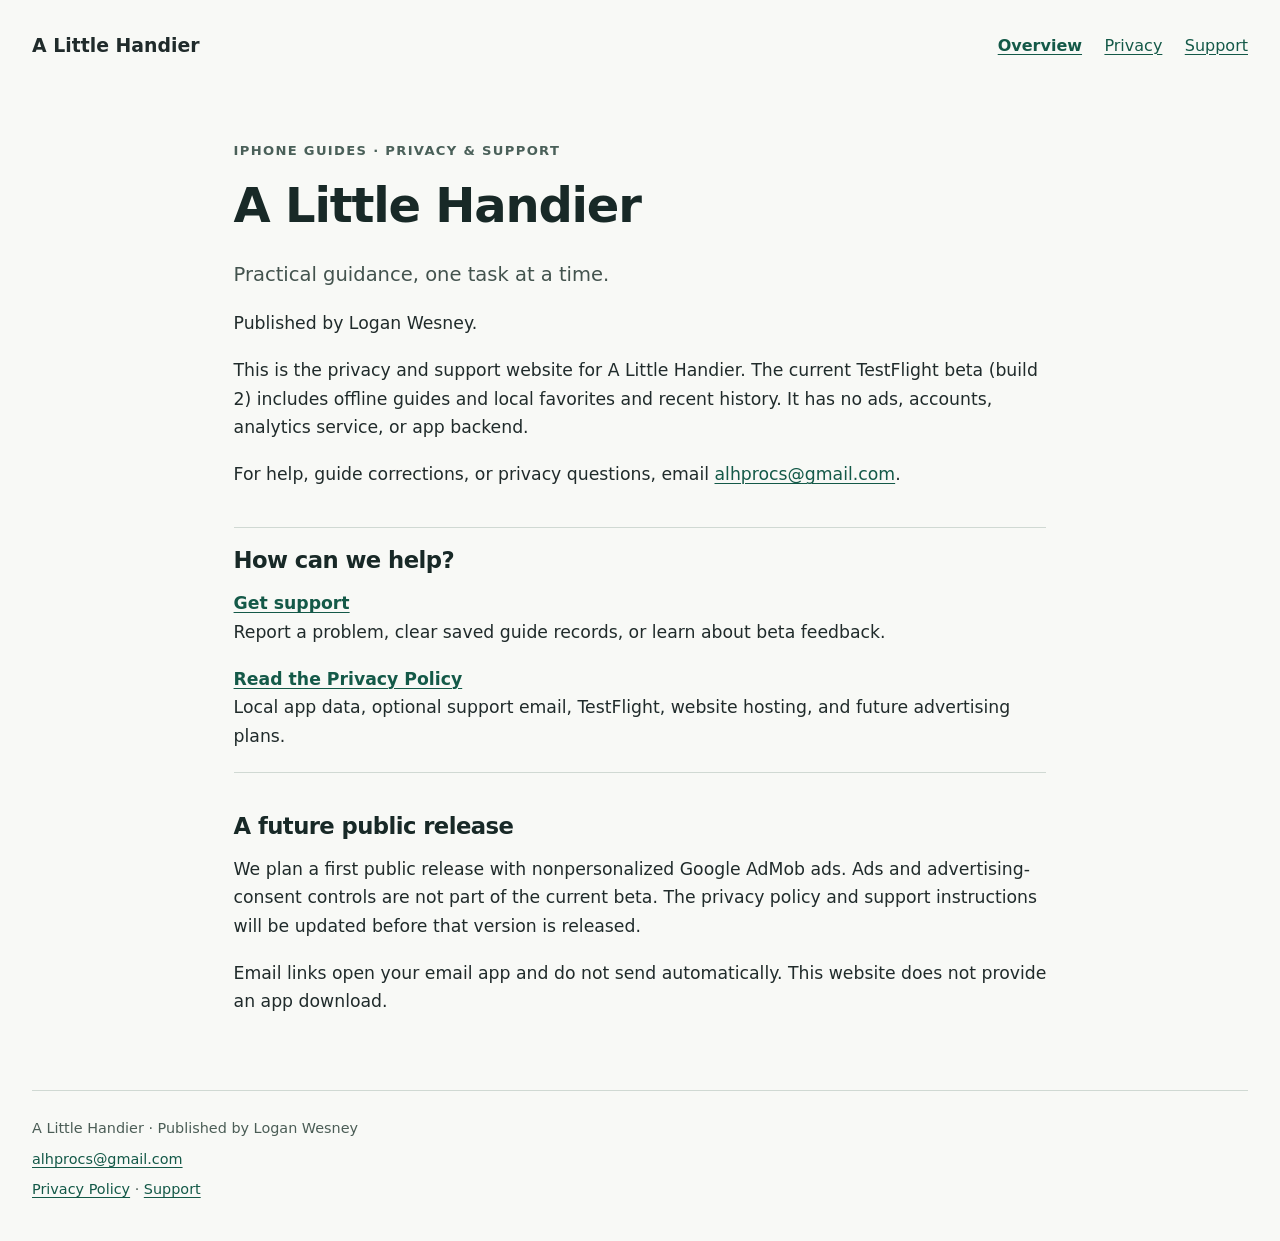
==== index.html @ 5ab77dfb "Publish A Little Handier support and privacy pages" ====
<!doctype html>
<html lang="en">
<head>
  <meta charset="utf-8">
  <meta name="viewport" content="width=device-width, initial-scale=1">
  <meta name="referrer" content="no-referrer">
  <meta http-equiv="Content-Security-Policy" content="default-src 'none'; style-src 'self'; base-uri 'none'; form-action 'none'">
  <title>A Little Handier Privacy and Support</title>
  <link rel="canonical" href="https://logantc-sudo.github.io/">
  <meta name="description" content="Privacy and support for A Little Handier, an iPhone guide app published by Logan Wesney.">
  <link rel="stylesheet" href="styles.css">
</head>
<body>
  <a class="skip-link" href="#main">Skip to content</a>
  <header class="site-header">
    <a class="brand" href="index.html">A Little Handier</a>
    <nav aria-label="Main navigation"><a href="index.html" aria-current="page">Overview</a> <a href="privacy.html">Privacy</a> <a href="support.html">Support</a></nav>
  </header>
  <main id="main" tabindex="-1">
<p class="eyebrow">iPhone guides · Privacy &amp; support</p>
<h1>A Little Handier</h1>
<p class="lede">Practical guidance, one task at a time.</p>
<p>Published by Logan Wesney.</p>
<p>This is the privacy and support website for A Little Handier. The current TestFlight beta (build 2) includes offline guides and local favorites and recent history. It has no ads, accounts, analytics service, or app backend.</p>
<p>For help, guide corrections, or privacy questions, email <a href="mailto:alhprocs@gmail.com">alhprocs@gmail.com</a>.</p>
<section class="page-links" aria-label="Privacy and support">
  <h2>How can we help?</h2>
  <p><a href="support.html">Get support</a><br>Report a problem, clear saved guide records, or learn about beta feedback.</p>
  <p><a href="privacy.html">Read the Privacy Policy</a><br>Local app data, optional support email, TestFlight, website hosting, and future advertising plans.</p>
</section>
<section aria-labelledby="future-heading">
  <h2 id="future-heading">A future public release</h2>
  <p>We plan a first public release with nonpersonalized Google AdMob ads. Ads and advertising-consent controls are not part of the current beta. The privacy policy and support instructions will be updated before that version is released.</p>
</section>
<p>Email links open your email app and do not send automatically. This website does not provide an app download.</p>
  </main>
  <footer class="site-footer">
    <p>A Little Handier · Published by Logan Wesney</p>
    <p><a href="mailto:alhprocs@gmail.com">alhprocs@gmail.com</a></p>
    <p><a href="privacy.html">Privacy Policy</a> <span aria-hidden="true">·</span> <a href="support.html">Support</a></p>
  </footer>
</body>
</html>
---- styles.css ----
:root {
  color-scheme: light;
  font-family: system-ui, -apple-system, BlinkMacSystemFont, "Segoe UI", sans-serif;
  font-size: 100%;
  color: #202b2b;
  background: #f8f9f6;
  line-height: 1.65;
  text-size-adjust: 100%;
}
* { box-sizing: border-box; }
body { margin: 0; }
a { color: #145948; text-underline-offset: 0.18em; text-decoration-thickness: 0.08em; overflow-wrap: anywhere; }
a:hover { color: #0c392f; text-decoration-thickness: 0.13em; }
a:focus-visible, summary:focus-visible { outline: 3px solid #9b4c00; outline-offset: 5px; border-radius: 2px; }
.skip-link { position: absolute; top: -6rem; left: 1rem; padding: 0.75rem 1rem; background: white; z-index: 10; }
.skip-link:focus { top: 1rem; }
.site-header, main, .site-footer { width: min(100% - 3rem, 76rem); margin-inline: auto; }
.site-header { padding-block: 1.5rem; display: flex; align-items: center; justify-content: space-between; gap: 1rem 2rem; flex-wrap: wrap; }
.brand { color: #202b2b; font-size: 1.18rem; font-weight: 750; text-decoration: none; }
nav { display: flex; gap: 0.5rem 1.4rem; flex-wrap: wrap; }
nav a { display: inline-flex; align-items: center; min-height: 44px; }
nav a[aria-current="page"] { font-weight: 750; }
main { max-width: 74ch; padding-block: 3rem 3.5rem; font-size: 1.08rem; overflow-wrap: anywhere; }
h1, h2, h3 { color: #182927; line-height: 1.22; letter-spacing: -0.025em; }
h1 { font-size: clamp(2rem, 4vw, 3rem); margin: 0 0 1.5rem; max-width: 25ch; }
h2 { font-size: 1.42rem; margin: 2.5rem 0 0.9rem; }
h3 { font-size: 1.15rem; margin: 1.7rem 0 0.7rem; }
p { margin: 0 0 1.15rem; }
ul, ol { padding-inline-start: 1.5rem; margin-block: 0.5rem 1.3rem; }
li { margin-block: 0.4rem; padding-inline-start: 0.15rem; }
code { font-family: ui-monospace, SFMono-Regular, Consolas, monospace; font-size: 0.9em; }
.eyebrow { color: #4a6059; font-size: 0.82rem; letter-spacing: 0.1em; font-weight: 750; text-transform: uppercase; margin-bottom: 0.9rem; }
.lede { font-size: 1.22rem; color: #43534e; }
.page-links { margin-block: 2.4rem; padding-block: 0.1rem 0.2rem; border-block: 1px solid #d0d9d3; }
.page-links h2 { margin-top: 1.1rem; }
.page-links a { font-weight: 700; }
.site-footer { border-top: 1px solid #d0d9d3; padding-block: 1.6rem 2rem; color: #4b5d56; font-size: 0.9rem; }
.site-footer p { margin-bottom: 0.45rem; }
@media (max-width: 40rem) {
  .site-header, main, .site-footer { width: calc(100% - 2rem); }
  .site-header { padding-block: 1rem; gap: 0.3rem; }
  .brand { flex-basis: 100%; }
  nav { gap: 0.4rem 1.2rem; }
  main { padding-block: 2rem 2.5rem; font-size: 1rem; }
  h2 { margin-top: 2rem; }
}
@media print {
  :root { background: white; color: black; }
  .site-header, nav, .skip-link, .site-footer { display: none; }
  main { width: 100%; max-width: none; }
  main { font-size: 11pt; padding-top: 1.5rem; }
  h1, h2, h3 { break-after: avoid; }
  a { color: black; }
}
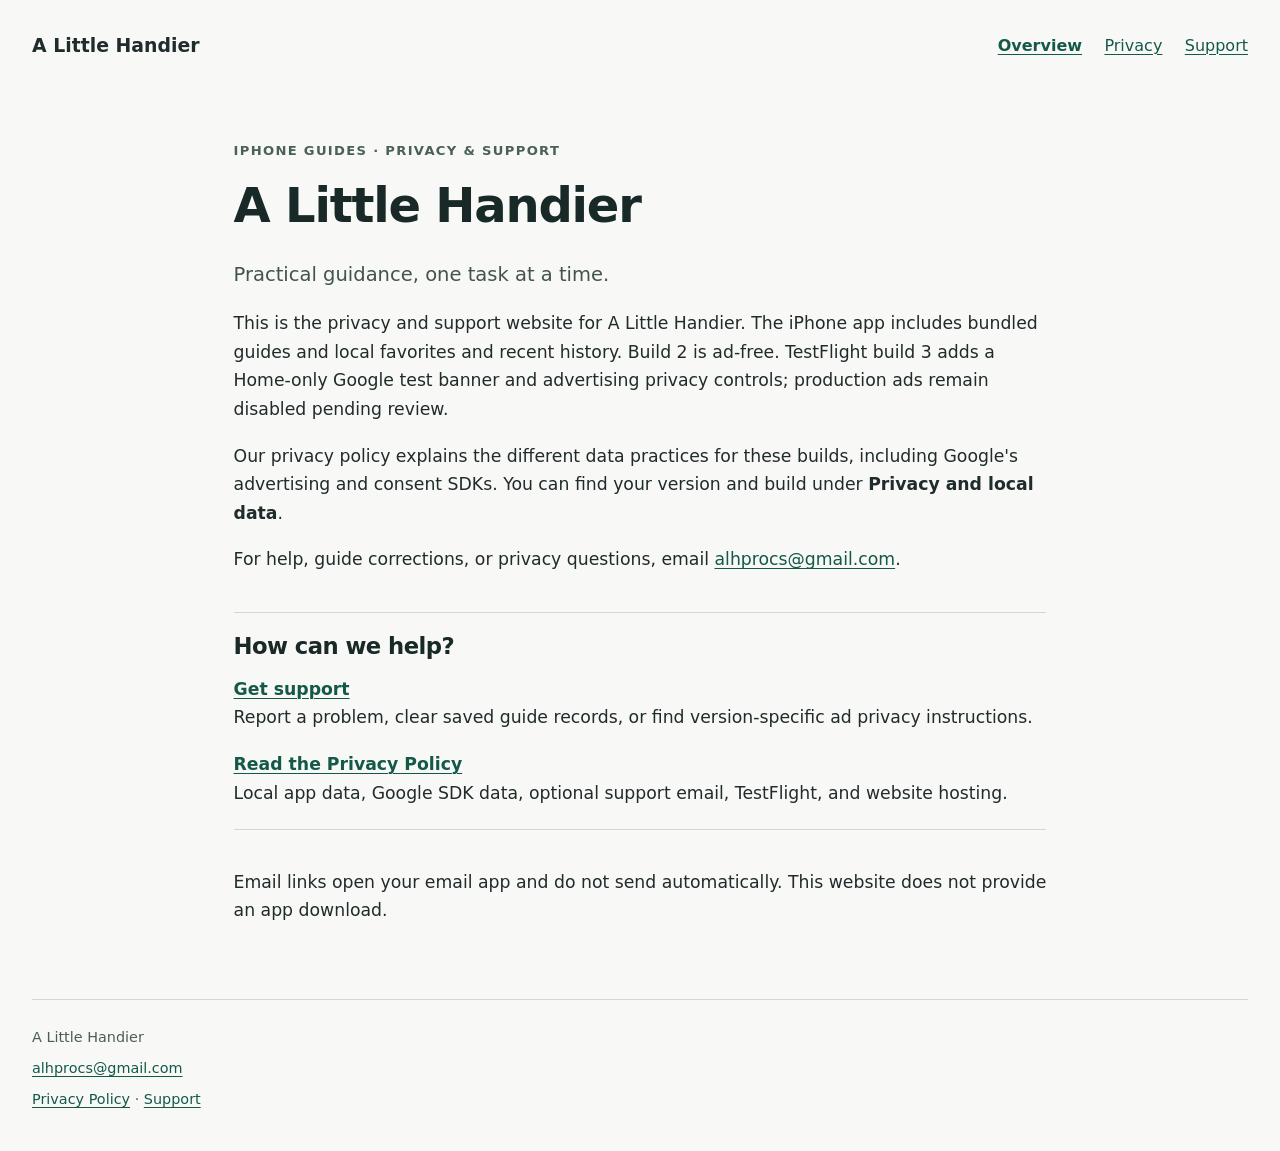
==== commit 6c347842: "Update build 3 privacy and support pages without personal name" ====
--- a/index.html
+++ b/index.html
@@ -7,7 +7,7 @@
   <meta http-equiv="Content-Security-Policy" content="default-src 'none'; style-src 'self'; base-uri 'none'; form-action 'none'">
   <title>A Little Handier Privacy and Support</title>
   <link rel="canonical" href="https://logantc-sudo.github.io/">
-  <meta name="description" content="Privacy and support for A Little Handier, an iPhone guide app published by Logan Wesney.">
+  <meta name="description" content="Privacy and support for A Little Handier, an iPhone guide app.">
   <link rel="stylesheet" href="styles.css">
 </head>
 <body>
@@ -20,22 +20,18 @@
 <p class="eyebrow">iPhone guides · Privacy &amp; support</p>
 <h1>A Little Handier</h1>
 <p class="lede">Practical guidance, one task at a time.</p>
-<p>Published by Logan Wesney.</p>
-<p>This is the privacy and support website for A Little Handier. The current TestFlight beta (build 2) includes offline guides and local favorites and recent history. It has no ads, accounts, analytics service, or app backend.</p>
+<p>This is the privacy and support website for A Little Handier. The iPhone app includes bundled guides and local favorites and recent history. Build 2 is ad-free. TestFlight build 3 adds a Home-only Google test banner and advertising privacy controls; production ads remain disabled pending review.</p>
+<p>Our privacy policy explains the different data practices for these builds, including Google's advertising and consent SDKs. You can find your version and build under <strong>Privacy and local data</strong>.</p>
 <p>For help, guide corrections, or privacy questions, email <a href="mailto:alhprocs@gmail.com">alhprocs@gmail.com</a>.</p>
 <section class="page-links" aria-label="Privacy and support">
-  <h2>How can we help?</h2>
-  <p><a href="support.html">Get support</a><br>Report a problem, clear saved guide records, or learn about beta feedback.</p>
-  <p><a href="privacy.html">Read the Privacy Policy</a><br>Local app data, optional support email, TestFlight, website hosting, and future advertising plans.</p>
-</section>
-<section aria-labelledby="future-heading">
-  <h2 id="future-heading">A future public release</h2>
-  <p>We plan a first public release with nonpersonalized Google AdMob ads. Ads and advertising-consent controls are not part of the current beta. The privacy policy and support instructions will be updated before that version is released.</p>
+<h2>How can we help?</h2>
+<p><a href="support.html">Get support</a><br>Report a problem, clear saved guide records, or find version-specific ad privacy instructions.</p>
+<p><a href="privacy.html">Read the Privacy Policy</a><br>Local app data, Google SDK data, optional support email, TestFlight, and website hosting.</p>
 </section>
 <p>Email links open your email app and do not send automatically. This website does not provide an app download.</p>
   </main>
   <footer class="site-footer">
-    <p>A Little Handier · Published by Logan Wesney</p>
+    <p>A Little Handier</p>
     <p><a href="mailto:alhprocs@gmail.com">alhprocs@gmail.com</a></p>
     <p><a href="privacy.html">Privacy Policy</a> <span aria-hidden="true">·</span> <a href="support.html">Support</a></p>
   </footer>
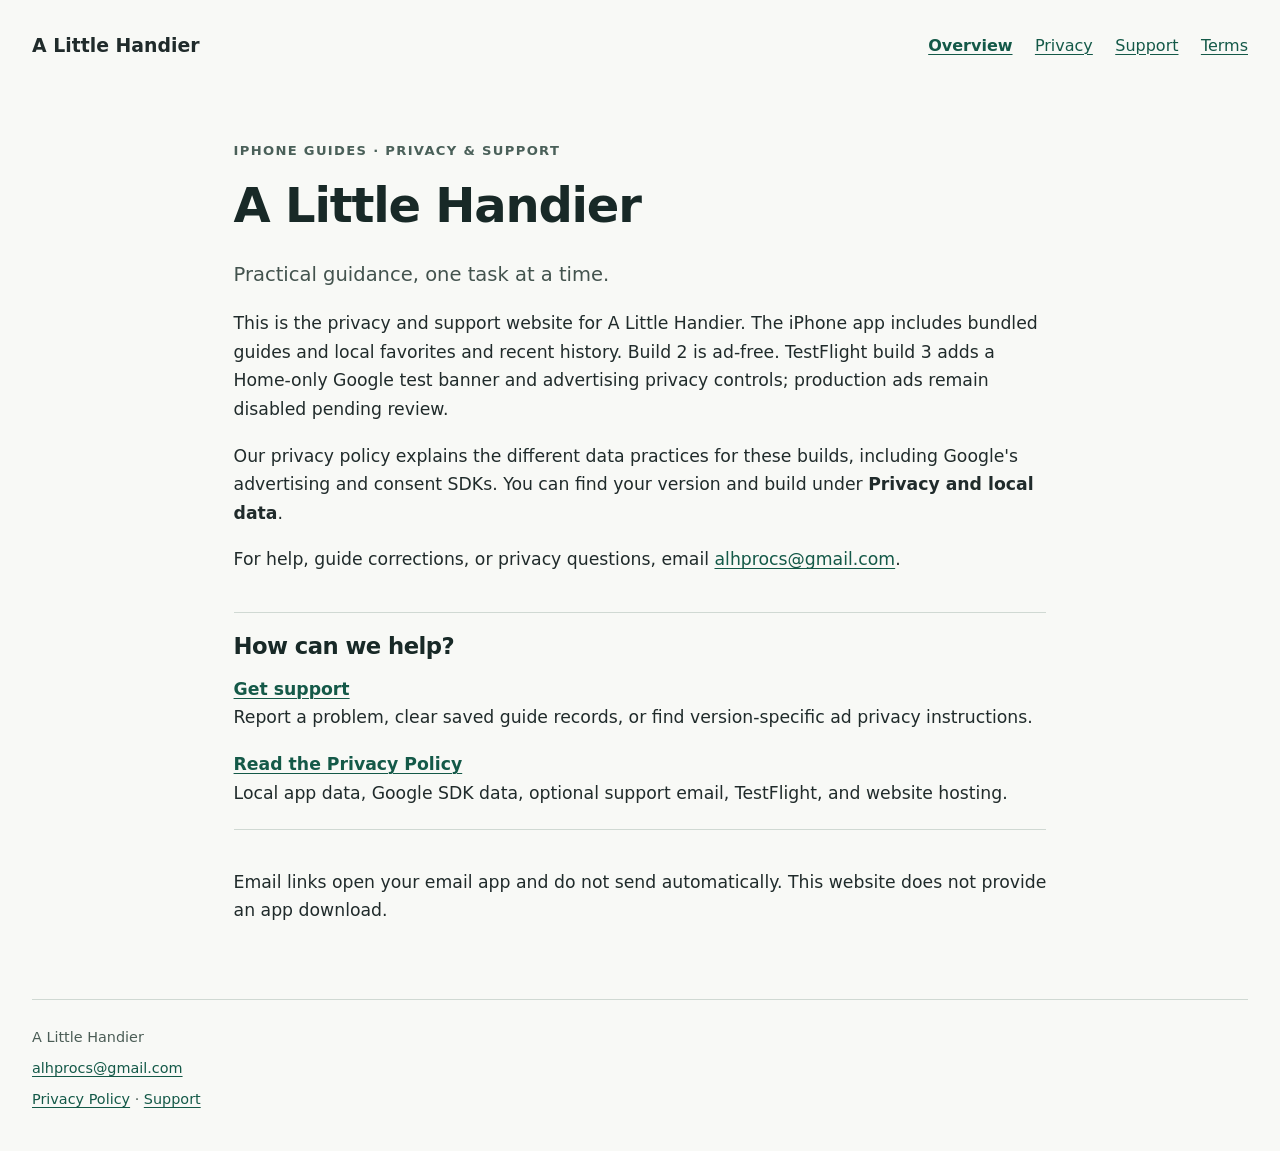
==== commit 92a3794b: "Link approved terms from overview navigation" ====
--- a/index.html
+++ b/index.html
@@ -14,7 +14,7 @@
   <a class="skip-link" href="#main">Skip to content</a>
   <header class="site-header">
     <a class="brand" href="index.html">A Little Handier</a>
-    <nav aria-label="Main navigation"><a href="index.html" aria-current="page">Overview</a> <a href="privacy.html">Privacy</a> <a href="support.html">Support</a></nav>
+    <nav aria-label="Main navigation"><a href="index.html" aria-current="page">Overview</a> <a href="privacy.html">Privacy</a> <a href="support.html">Support</a> <a href="terms.html">Terms</a></nav>
   </header>
   <main id="main" tabindex="-1">
 <p class="eyebrow">iPhone guides · Privacy &amp; support</p>
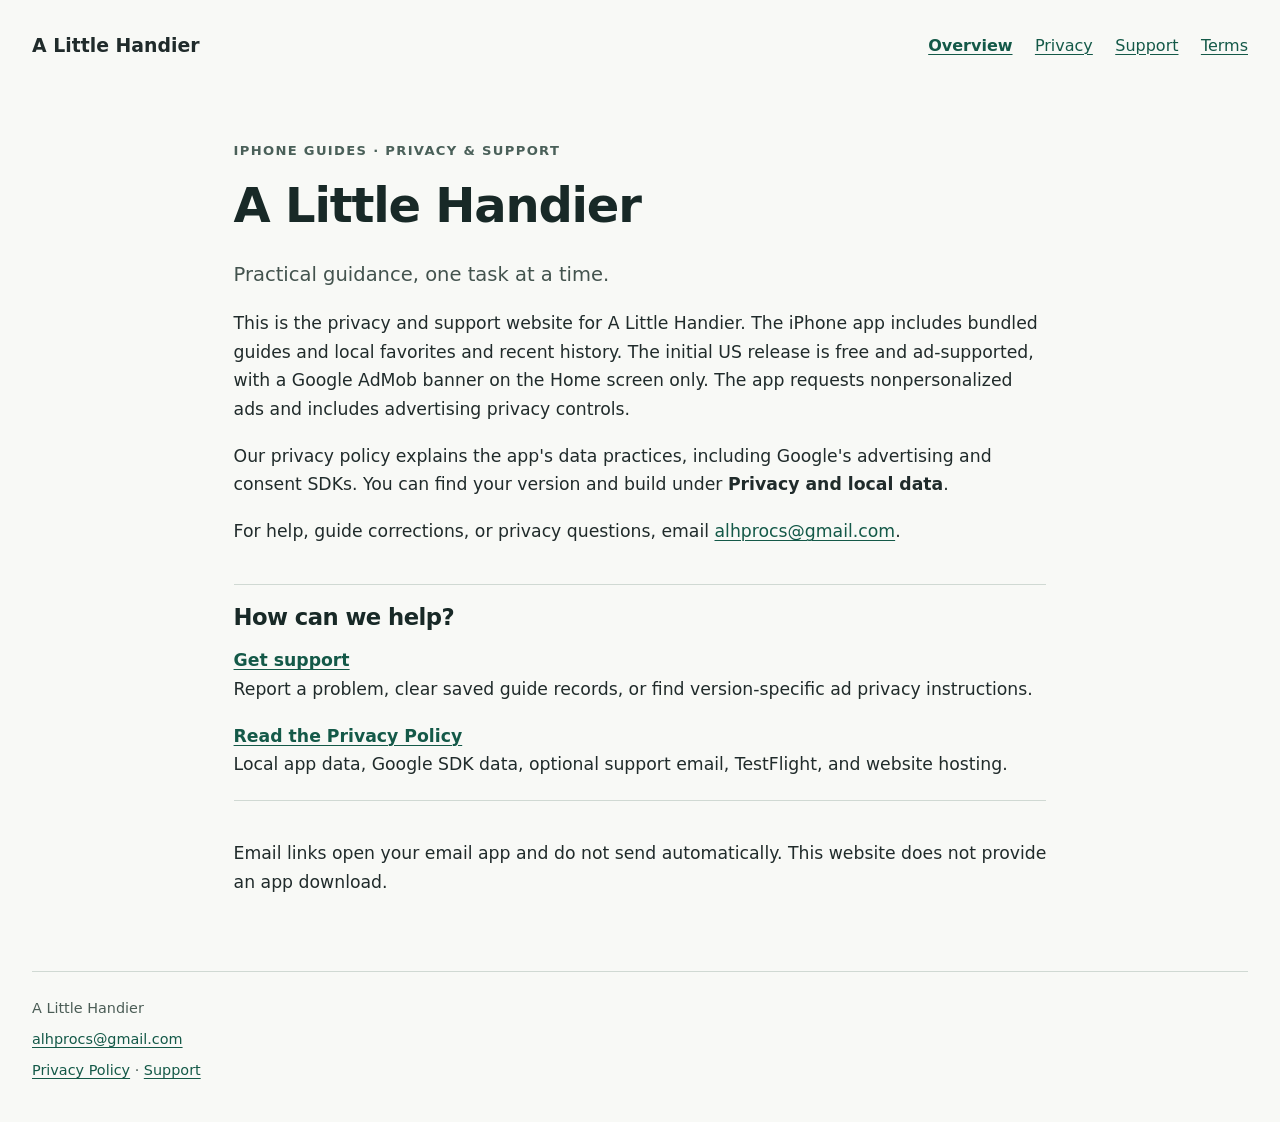
==== commit a82f18cf: "Update overview to approved production wording" ====
--- a/index.html
+++ b/index.html
@@ -20,8 +20,8 @@
 <p class="eyebrow">iPhone guides · Privacy &amp; support</p>
 <h1>A Little Handier</h1>
 <p class="lede">Practical guidance, one task at a time.</p>
-<p>This is the privacy and support website for A Little Handier. The iPhone app includes bundled guides and local favorites and recent history. Build 2 is ad-free. TestFlight build 3 adds a Home-only Google test banner and advertising privacy controls; production ads remain disabled pending review.</p>
-<p>Our privacy policy explains the different data practices for these builds, including Google's advertising and consent SDKs. You can find your version and build under <strong>Privacy and local data</strong>.</p>
+<p>This is the privacy and support website for A Little Handier. The iPhone app includes bundled guides and local favorites and recent history. The initial US release is free and ad-supported, with a Google AdMob banner on the Home screen only. The app requests nonpersonalized ads and includes advertising privacy controls.</p>
+<p>Our privacy policy explains the app's data practices, including Google's advertising and consent SDKs. You can find your version and build under <strong>Privacy and local data</strong>.</p>
 <p>For help, guide corrections, or privacy questions, email <a href="mailto:alhprocs@gmail.com">alhprocs@gmail.com</a>.</p>
 <section class="page-links" aria-label="Privacy and support">
 <h2>How can we help?</h2>
